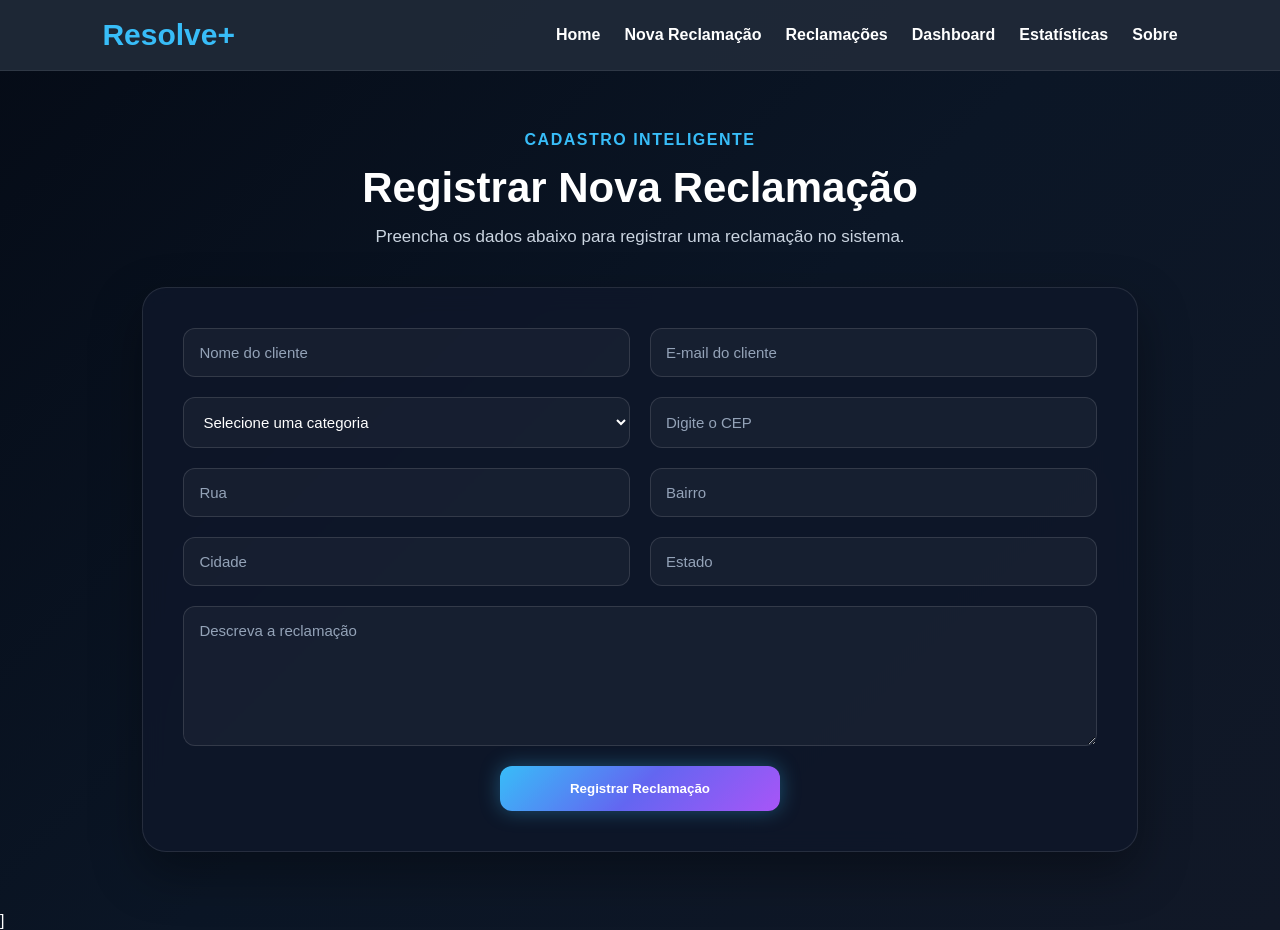
==== nova-reclamacao.html @ 540712fe "Upload inicial do Resolve+" ====
<!DOCTYPE html>
<html lang="pt-BR">
<head>
  <meta charset="UTF-8">
  <meta name="viewport" content="width=device-width, initial-scale=1.0">
  <title>Nova Reclamação | Resolve+</title>
  <link rel="stylesheet" href="style.css">
</head>
<body>

<header>
  <nav class="navbar">
    <h1>Resolve+</h1>
    <ul>
      <li><a href="index.html">Home</a></li>
      <li><a href="nova-reclamacao.html">Nova Reclamação</a></li>
      <li><a href="reclamacoes.html">Reclamações</a></li>
      <li><a href="dashboard.html">Dashboard</a></li>
      <li><a href="estatisticas.html">Estatísticas</a></li>
      <li><a href="sobre.html">Sobre</a></li>
    </ul>
  </nav>
</header>

<main class="page-container">
  <section class="page-title">
    <span class="tag">Cadastro Inteligente</span>
    <h2>Registrar Nova Reclamação</h2>
    <p>Preencha os dados abaixo para registrar uma reclamação no sistema.</p>
  </section>

  <p id="mensagemSucesso" class="success-message">
  Reclamação registrada com sucesso!
  </p>

  <form class="form-card">
    <input type="text" placeholder="Nome do cliente">
    <input type="email" placeholder="E-mail do cliente">

    <select>
      <option value="" disabled selected>
        Selecione uma categoria
      </option>
      <option value="Entrega">📦 Entrega</option>
      <option value="Atendimento">🎧 Atendimento</option>
      <option value="Produto">🛒 Produto</option>
      <option value="Pagamento">💳 Pagamento</option>
      <option value="Suporte Técnico">🛠️ Suporte Técnico</option>
    </select>

    <input type="text" id="cep" placeholder="Digite o CEP">
    <input type="text" id="rua" placeholder="Rua">
    <input type="text" id="bairro" placeholder="Bairro">
    <input type="text" id="cidade" placeholder="Cidade">
    <input type="text" id="estado" placeholder="Estado">

    <textarea placeholder="Descreva a reclamação"></textarea>

    <button type="button" class="btn primary" id="btnRegistrar"> 
      Registrar Reclamação 
    </button>
  </form>
</main>

<script src="script.js"></script>
</body>
</html>]
---- style.css ----
* {
  margin: 0;
  padding: 0;
  box-sizing: border-box;
  font-family: Arial, Helvetica, sans-serif;
}

body {
  background: linear-gradient(135deg, #050b16, #0b1626, #111827);
  color: #ffffff;
  min-height: 100vh;
}

header {
  background: rgba(31, 41, 55, 0.95);
  padding: 18px 8%;
  border-bottom: 1px solid rgba(255,255,255,0.08);
}

.navbar {
  display: flex;
  justify-content: space-between;
  align-items: center;
}

.navbar h1 {
  color: #38bdf8;
  font-size: 30px;
}

.navbar ul {
  list-style: none;
  display: flex;
  gap: 24px;
}

.navbar a {
  color: #ffffff;
  text-decoration: none;
  font-weight: 700;
}

.navbar a:hover {
  color: #38bdf8;
}

.hero {
  min-height: 85vh;
  display: grid;
  grid-template-columns: 1.3fr 1fr;
  gap: 40px;
  align-items: center;
  padding: 70px 10%;
}

.tag {
  color: #38bdf8;
  text-transform: uppercase;
  letter-spacing: 1.5px;
  font-weight: bold;
}

.hero h2 {
  font-size: 46px;
  margin: 22px 0;
}

.hero p {
  color: #cbd5e1;
  font-size: 18px;
  line-height: 1.7;
}

.buttons {
  margin-top: 32px;
  display: flex;
  gap: 16px;
}

.btn {
  padding: 15px 24px;
  border-radius: 12px;
  text-decoration: none;
  font-weight: bold;
  transition: 0.3s;
}

.primary {
  background: linear-gradient(135deg, #38bdf8, #6366f1, #a855f7);
  color: white;
  box-shadow: 0 0 20px rgba(56,189,248,0.35);
}

.primary:hover {
  transform: translateY(-3px);
  box-shadow: 0 0 30px rgba(168,85,247,0.55);
}

.secondary {
  border: 1px solid #38bdf8;
  color: #38bdf8;
}

.secondary:hover {
  background: #38bdf8;
  color: #020617;
}

.hero-card {
  background: rgba(15, 23, 42, 0.9);
  padding: 32px;
  border-radius: 20px;
  border: 1px solid rgba(148,163,184,0.25);
  box-shadow: 0 20px 45px rgba(0,0,0,0.35);
}

.hero-card h3 {
  margin-bottom: 20px;
  color: #ffffff;
}

.hero-card p {
  color: #cbd5e1;
  margin-bottom: 12px;
}

@media (max-width: 768px) {
  .navbar {
    flex-direction: column;
    gap: 16px;
  }

  .navbar ul {
    flex-wrap: wrap;
    justify-content: center;
  }

  .hero {
    grid-template-columns: 1fr;
    text-align: center;
    padding: 50px 6%;
  }

  .buttons {
    justify-content: center;
    flex-wrap: wrap;
  }

  .hero h2 {
    font-size: 34px;
  }
}

/* ===========================
   NOVA RECLAMAÇÃO
=========================== */

.page-container {
  max-width: 1200px;
  margin: 0 auto;
  padding: 60px 8%;
}

.page-title {
  text-align: center;
  margin-bottom: 40px;
}

.page-title h2 {
  font-size: 42px;
  margin: 15px 0;
}

.page-title p {
  color: #cbd5e1;
  font-size: 17px;
}

.form-card {
  background: rgba(15, 23, 42, 0.85);
  border: 1px solid rgba(255,255,255,0.1);
  border-radius: 24px;
  padding: 40px;
  display: grid;
  grid-template-columns: repeat(2, 1fr);
  gap: 20px;
  backdrop-filter: blur(12px);
  box-shadow: 0 20px 50px rgba(0,0,0,0.35);
}

.form-card input,
.form-card select,
.form-card textarea {
  width: 100%;
  padding: 15px;
  border-radius: 12px;
  border: 1px solid rgba(255,255,255,0.12);
  background: rgba(255,255,255,0.04);
  color: white;
  font-size: 15px;
  outline: none;
}

.form-card input:focus,
.form-card select:focus,
.form-card textarea:focus {
  border-color: #38bdf8;
  box-shadow: 0 0 15px rgba(56,189,248,0.3);
}

.form-card textarea {
  min-height: 140px;
  resize: vertical;
  grid-column: span 2;
}

.form-card button {
  grid-column: span 2;
  justify-self: center;
  width: 280px;
  cursor: pointer;
  border: none;
}

.form-card ::placeholder {
  color: #94a3b8;
}

/* Cards de Navegação */

.quick-actions {
  margin-top: 50px;
  display: grid;
  grid-template-columns: repeat(3, 1fr);
  gap: 20px;
}

.action-card {
  background: rgba(15, 23, 42, 0.75);
  border: 1px solid rgba(255,255,255,0.08);
  padding: 25px;
  border-radius: 18px;
  text-decoration: none;
  color: white;
  transition: .3s;
}

.action-card:hover {
  transform: translateY(-5px);
  border-color: #38bdf8;
}

.action-card h3 {
  color: #38bdf8;
  margin-bottom: 10px;
}

.action-card p {
  color: #cbd5e1;
}

/* Responsivo */

@media(max-width:768px){

  .form-card{
    grid-template-columns:1fr;
  }

  .form-card textarea,
  .form-card button{
    grid-column:span 1;
  }

  

  .quick-actions{
    grid-template-columns:1fr;
  }

  .page-title h2{
    font-size:32px;
  }

}

  .form-card select option {
  background: #0f172a;
  color: #ffffff;
}


/* ===========================
   RECLAMACOES
=========================== */

.complaints-grid {
  display: grid;
  grid-template-columns: repeat(3, 1fr);
  gap: 25px;
}

.complaint-card {
  background: rgba(15, 23, 42, 0.9);
  border: 1px solid rgba(148,163,184,0.25);
  border-radius: 20px;
  padding: 28px;
  box-shadow: 0 20px 45px rgba(0,0,0,0.35);
  transition: 0.3s;
}

.complaint-card:hover {
  transform: translateY(-6px);
  border-color: #38bdf8;
}

.complaint-card h3 {
  margin: 18px 0 12px;
  font-size: 23px;
}

.complaint-card p {
  color: #cbd5e1;
  line-height: 1.6;
  margin-bottom: 16px;
}

.complaint-card span {
  display: block;
  color: #94a3b8;
  margin-bottom: 22px;
}

.status {
  display: inline-block;
  padding: 7px 13px;
  border-radius: 20px;
  font-size: 13px;
  font-weight: bold;
}

.status-actions {
  display: flex;
  gap: 12px;
  flex-wrap: wrap;
  margin: 25px 0;
}

.status-actions .btn {
  background: rgba(15, 23, 42, 0.9);
  color: white;
  border: 1px solid rgba(56, 189, 248, 0.4);
  transition: .3s;
}

.status-actions .btn:hover {
  background: #38bdf8;
  color: #0f172a;
  transform: translateY(-2px);
}

.aberto {
  background: rgba(239, 68, 68, 0.15);
  color: #f87171;
}

.analise {
  background: rgba(245, 158, 11, 0.15);
  color: #fbbf24;
}

.resolvido {
  background: rgba(34, 197, 94, 0.15);
  color: #4ade80;
}

@media(max-width: 900px) {
  .complaints-grid {
    grid-template-columns: 1fr;
  }
}

/* ===========================
   DETALHES
=========================== */

.details-card {
  max-width: 850px;
  margin: 0 auto;
  background: rgba(15, 23, 42, 0.9);
  border: 1px solid rgba(148,163,184,0.25);
  border-radius: 24px;
  padding: 40px;
  box-shadow: 0 20px 45px rgba(0,0,0,0.35);
}

.details-card h2 {
  font-size: 38px;
  margin: 22px 0 15px;
}

.details-card p {
  color: #cbd5e1;
  line-height: 1.7;
}

.details-info {
  margin: 30px 0;
  display: grid;
  gap: 12px;
}

.details-buttons {
  display: flex;
  gap: 12px;
  margin-top: 20px;
}

@media (max-width: 768px) {
  .details-buttons {
    flex-direction: column;
  }

  .details-buttons .btn {
    width: 100%;
    text-align: center;
  }
}

/* ===========================
   DASHBOARD
=========================== */

.stats-grid {
  display: grid;
  grid-template-columns: repeat(4, 1fr);
  gap: 20px;
  margin-bottom: 50px;
}

.stat-card {
  background: rgba(15, 23, 42, 0.9);
  border-radius: 20px;
  padding: 30px;
  text-align: center;
  border: 1px solid rgba(255,255,255,0.08);
}

.stat-card h3 {
  font-size: 42px;
  margin-bottom: 10px;
  color: #38bdf8;
}

.warning h3 {
  color: #fbbf24;
}

.success h3 {
  color: #4ade80;
}

.danger h3 {
  color: #f87171;
}

.quick-navigation {
  display: grid;
  grid-template-columns: repeat(2, 1fr);
  gap: 25px;
}

.nav-card {
  text-decoration: none;
  color: white;
  background: rgba(15, 23, 42, 0.9);
  padding: 30px;
  border-radius: 20px;
  border: 1px solid rgba(255,255,255,0.08);
  transition: .3s;
}

.nav-card:hover {
  transform: translateY(-6px);
  border-color: #38bdf8;
}

.nav-card h3 {
  margin-bottom: 12px;
}

.nav-card p {
  color: #cbd5e1;
}

@media(max-width:900px){

  .stats-grid{
    grid-template-columns:1fr 1fr;
  }

  .quick-navigation{
    grid-template-columns:1fr;
  }

}

@media(max-width:600px){

  .stats-grid{
    grid-template-columns:1fr;
  }

}

/* ===========================
   ESTATISTICAS
=========================== */

.charts-grid {
  display: grid;
  grid-template-columns: 1.4fr 1fr;
  gap: 30px;
}

.chart-card {
  background: rgba(15, 23, 42, 0.9);
  border: 1px solid rgba(148,163,184,0.25);
  border-radius: 24px;
  padding: 32px;
  box-shadow: 0 20px 45px rgba(0,0,0,0.35);
}

.chart-card h3 {
  margin-bottom: 25px;
  font-size: 24px;
}

.bar {
  width: 100%;
  height: 42px;
  background: rgba(148, 163, 184, 0.15);
  border-radius: 18px;
  overflow: hidden;
  margin: 22px 0;
}

.bar span {
  display: flex;
  align-items: center;
  height: 100%;
  width: var(--valor);
  min-width: 110px;
  padding-left: 14px;
  white-space: nowrap;
  border-radius: 18px;
  background: linear-gradient(90deg, #38bdf8, #8b5cf6);
  color: white;
  font-weight: bold;
}

.circle-info {
  display: grid;
  gap: 20px;
}

.circle-info p {
  background: rgba(255,255,255,0.05);
  padding: 18px;
  border-radius: 16px;
  color: #cbd5e1;
}

.circle-info strong {
  color: #38bdf8;
  font-size: 26px;
}

@media(max-width:900px){
  .charts-grid {
    grid-template-columns: 1fr;
  }
}

.bar span {
  display: block;
  padding: 12px;
  background: linear-gradient(135deg, #38bdf8, #8b5cf6);
  border-radius: 20px;

  width: 0;

  animation: preencherBarra 1.8s cubic-bezier(0.19, 1, 0.22, 1) forwards;
}

.bar:nth-child(2) span {
  animation-delay: .2s;
}

.bar:nth-child(3) span {
  animation-delay: .4s;
}

.bar:nth-child(4) span {
  animation-delay: .6s;
}

.bar:nth-child(5) span {
  animation-delay: .8s;
}

@keyframes preencherBarra {
  from {
    width: 0%;
  }

  to {
    width: var(--valor);
  }
}

/* ===========================
   SOBRE
=========================== */

.about-grid {
  display: grid;
  grid-template-columns: repeat(2, 1fr);
  gap: 25px;
}

.about-card {
  background: rgba(15, 23, 42, 0.9);
  border: 1px solid rgba(148,163,184,0.25);
  border-radius: 22px;
  padding: 32px;
  box-shadow: 0 20px 45px rgba(0,0,0,0.35);
}

.about-card h3 {
  color: #38bdf8;
  margin-bottom: 15px;
  font-size: 24px;
}

.about-card p {
  color: #cbd5e1;
  line-height: 1.7;
}

@media(max-width: 768px) {
  .about-grid {
    grid-template-columns: 1fr;
  }
}

/* ===========================
   FEATURES
=========================== */

.features {
  grid-column: span 2;
  display: grid;
  grid-template-columns: repeat(3, 1fr);
  gap: 25px;
  margin-top: 30px;
}

.feature-card {
  background: rgba(15, 23, 42, 0.85);
  border: 1px solid rgba(148,163,184,0.25);
  border-radius: 20px;
  padding: 28px;
  transition: .3s;
}

.feature-card:hover {
  transform: translateY(-6px);
  border-color: #38bdf8;
}

.feature-card h3 {
  margin-bottom: 12px;
}

.feature-card p {
  color: #cbd5e1;
  line-height: 1.6;
}

@media(max-width: 900px) {
  .features {
    grid-column: span 1;
    grid-template-columns: 1fr;
  }
}

/* ===========================
   SUCCESS
=========================== */

.success-message {
  display: none;
  grid-column: span 2;
  text-align: center;
  color: #4ade80;
  font-weight: bold;
  background: rgba(34, 197, 94, 0.12);
  padding: 14px;
  border-radius: 12px;
}
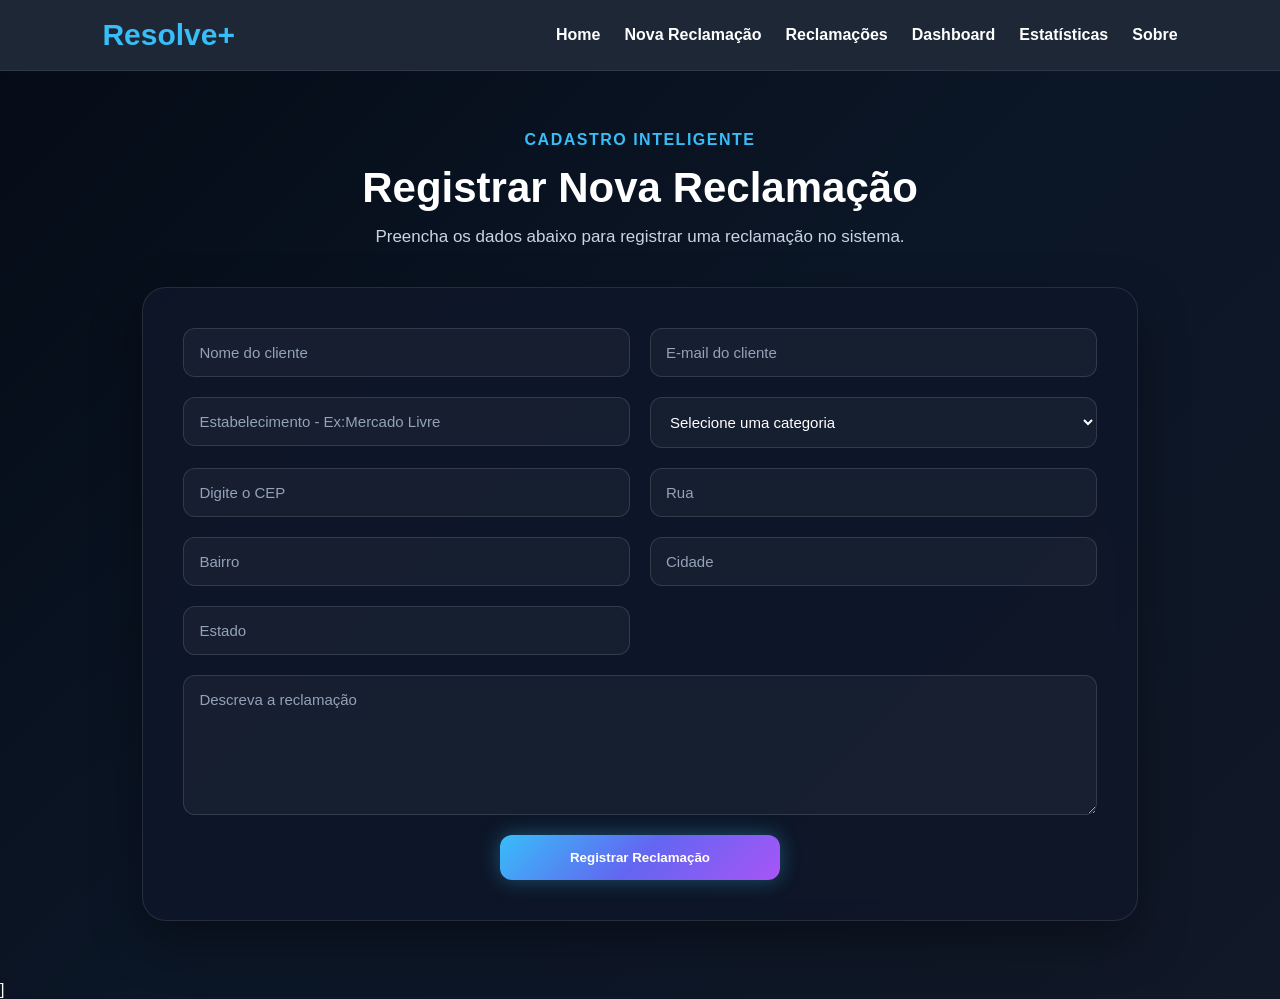
==== commit dead011e: "Add files via upload" ====
--- a/nova-reclamacao.html
+++ b/nova-reclamacao.html
@@ -32,10 +32,18 @@
   <p id="mensagemSucesso" class="success-message">
   Reclamação registrada com sucesso!
   </p>
-
+  
   <form class="form-card">
     <input type="text" placeholder="Nome do cliente">
     <input type="email" placeholder="E-mail do cliente">
+
+    <div class="form-group">
+    <input
+        type="text"
+        id="estabelecimento"
+        placeholder="Estabelecimento - Ex:Mercado Livre"
+    >
+</div>
 
     <select>
       <option value="" disabled selected>
